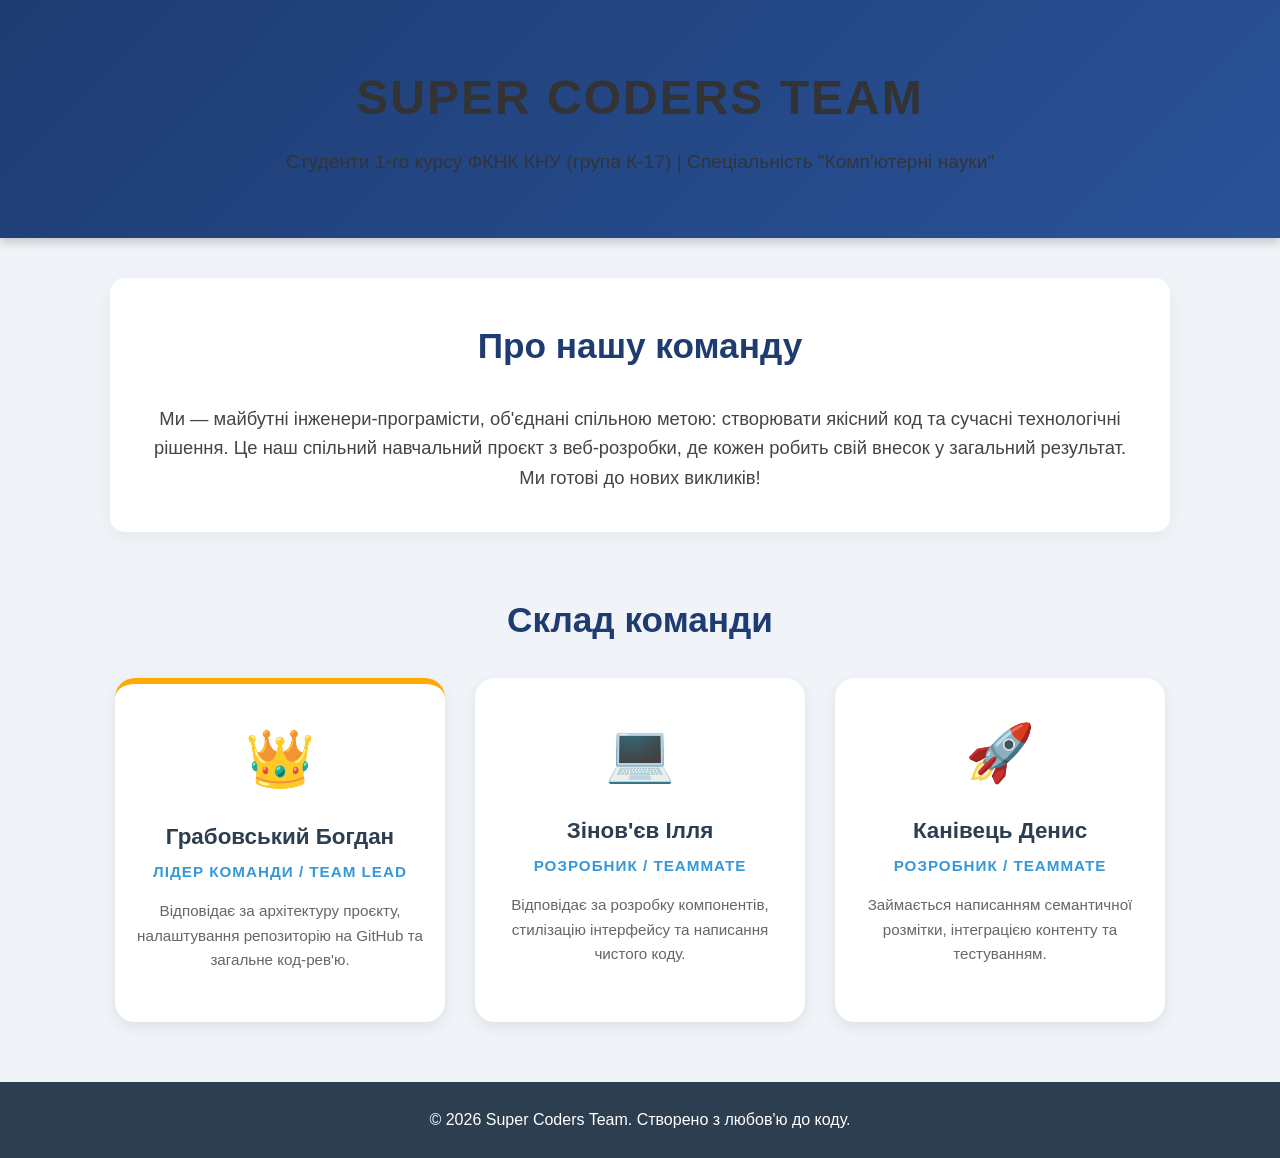
==== index.html @ a283eafa "Update index.html and style.css" ====
<!DOCTYPE html>
<html lang="uk">
<head>
    <meta charset="UTF-8">
    <meta name="viewport" content="width=device-width, initial-scale=1.0">
    <title>Super Coders Team | ФКНК КНУ</title>
    <link rel="stylesheet" href="style.css">
</head>
<body>
    <header class="hero">
        <h1>Super Coders Team</h1>
        <p class="subtitle">Студенти 1-го курсу ФКНК КНУ (група К-17) | Спеціальність "Комп'ютерні науки"</p>
    </header>

    <main>
        <section class="about-us">
            <h2>Про нашу команду</h2>
            <p>Ми — майбутні інженери-програмісти, об'єднані спільною метою: створювати якісний код та сучасні технологічні рішення. Це наш спільний навчальний проєкт з веб-розробки, де кожен робить свій внесок у загальний результат. Ми готові до нових викликів!</p>
        </section>

        <section class="team">
            <h2>Склад команди</h2>
            <div class="cards-container">
                
                <div class="team-card leader">
                    <div class="card-icon">👑</div>
                    <h3>Грабовський Богдан</h3>
                    <p class="role">Лідер команди / Team Lead</p>
                    <p class="desc">Відповідає за архітектуру проєкту, налаштування репозиторію на GitHub та загальне код-рев'ю.</p>
                    </div>

                <div class="team-card">
                    <div class="card-icon">💻</div>
                    <h3>Зінов'єв Ілля</h3>
                    <p class="role">Розробник / Teammate</p>
                    <p class="desc">Відповідає за розробку компонентів, стилізацію інтерфейсу та написання чистого коду.</p>
                    </div>

                <div class="team-card">
                    <div class="card-icon">🚀</div>
                    <h3>Канівець Денис</h3>
                    <p class="role">Розробник / Teammate</p>
                    <p class="desc">Займається написанням семантичної розмітки, інтеграцією контенту та тестуванням.</p>
                    </div>

            </div>
        </section>
    </main>

    <footer>
        <p>&copy; 2026 Super Coders Team. Створено з любов'ю до коду.</p>
    </footer>
</body>
</html>
---- style.css ----
* {
    margin: 0;
    padding: 0;
    box-sizing: border-box;
    font-family: 'Segoe UI', Tahoma, Geneva, Verdana, sans-serif;
}

body {
    background-color: #f0f4f8;
    color: #333;
    line-height: 1.6;
}


.hero {
    background: linear-gradient(135deg, #1e3c72 0%, #2a5298 100%);
    text-align: center;
    padding: 60px 20px;
    box-shadow: 0 4px 10px rgba(0, 0, 0, 0.2);
}

.hero h1 {
    font-size: 3rem;
    margin-bottom: 10px;
    letter-spacing: 2px;
    text-transform: uppercase;
}

.subtitle {
    font-size: 1.2rem;
    opacity: 0.9;
}

main {
    max-width: 1100px;
    margin: 40px auto;
    padding: 0 20px;
}

h2 {
    text-align: center;
    color: #1e3c72;
    margin-bottom: 30px;
    font-size: 2.2rem;
}

.about-us {
    background: white;
    padding: 40px;
    border-radius: 15px;
    box-shadow: 0 5px 20px rgba(0, 0, 0, 0.05);
    margin-bottom: 60px;
    text-align: center;
    font-size: 1.15rem;
    color: #444;
}

.cards-container {
    display: flex;
    justify-content: center;
    gap: 30px;
    flex-wrap: wrap;
}

.team-card {
    background: white;
    flex: 1;
    min-width: 280px;
    max-width: 330px;
    padding: 30px 20px;
    border-radius: 20px;
    text-align: center;
    box-shadow: 0 5px 15px rgba(0, 0, 0, 0.08);
    transition: transform 0.3s ease, box-shadow 0.3s ease;
}

.team-card:hover {
    transform: translateY(-10px);
    box-shadow: 0 15px 30px rgba(0, 0, 0, 0.15);
}

.leader {
    border-top: 6px solid #ffaa00;
}

.card-icon {
    font-size: 3.5rem;
    margin-bottom: 15px;
}

.team-card h3 {
    color: #2c3e50;
    margin-bottom: 5px;
    font-size: 1.4rem;
}

.role {
    color: #3498db;
    font-weight: bold;
    margin-bottom: 15px;
    font-size: 0.95rem;
    text-transform: uppercase;
    letter-spacing: 1px;
}

.desc {
    font-size: 0.95rem;
    color: #666;
    margin-bottom: 20px;
}

.btn {
    display: inline-block;
    padding: 10px 20px;
    background-color: #2a5298;
    color: white;
    text-decoration: none;
    border-radius: 25px;
    font-weight: bold;
    transition: background-color 0.3s ease;
}

.btn:hover {
    background-color: #1e3c72;
}

footer {
    text-align: center;
    padding: 25px;
    background-color: #2c3e50;
    color: white;
    margin-top: 60px;
}
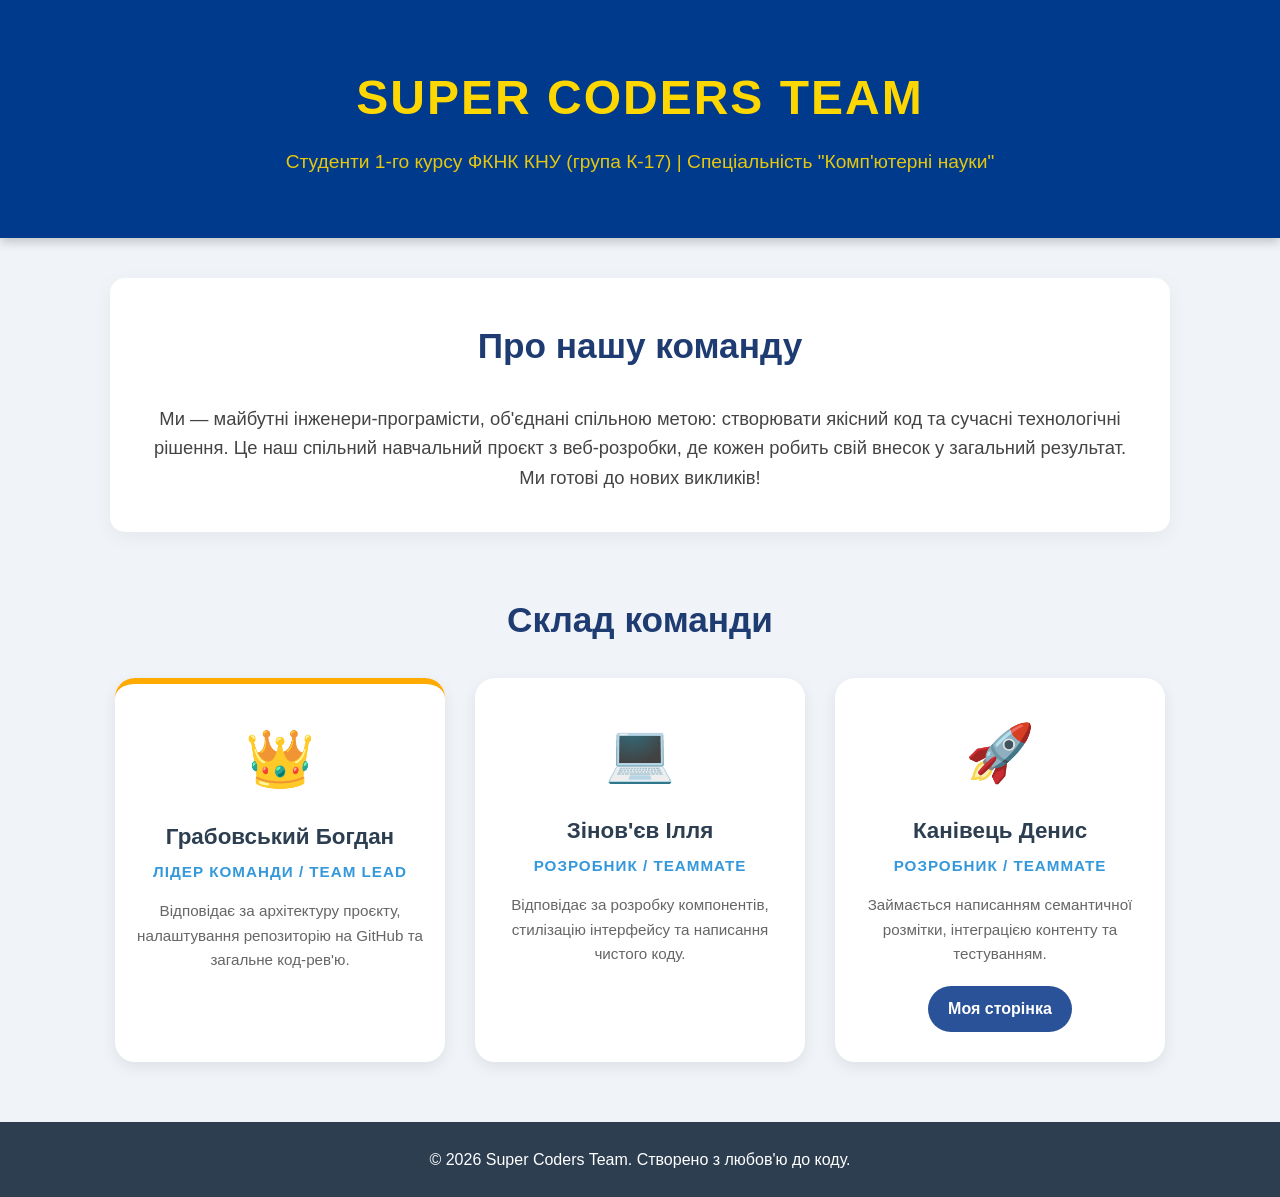
==== commit 5b224a3a: "added my page" ====
--- a/index.html
+++ b/index.html
@@ -41,6 +41,7 @@
                     <h3>Канівець Денис</h3>
                     <p class="role">Розробник / Teammate</p>
                     <p class="desc">Займається написанням семантичної розмітки, інтеграцією контенту та тестуванням.</p>
+                    <a href="denys.html" class="btn">Моя сторінка</a>
                     </div>
 
             </div>
--- a/style.css
+++ b/style.css
@@ -13,7 +13,8 @@
 
 
 .hero {
-    background: linear-gradient(135deg, #1e3c72 0%, #2a5298 100%);
+    background-color: #003a8c; /* Суцільний насичений темно-синій колір */
+    color: #ffd700; /* Яскравий золотисто-жовтий колір для всього тексту */
     text-align: center;
     padding: 60px 20px;
     box-shadow: 0 4px 10px rgba(0, 0, 0, 0.2);
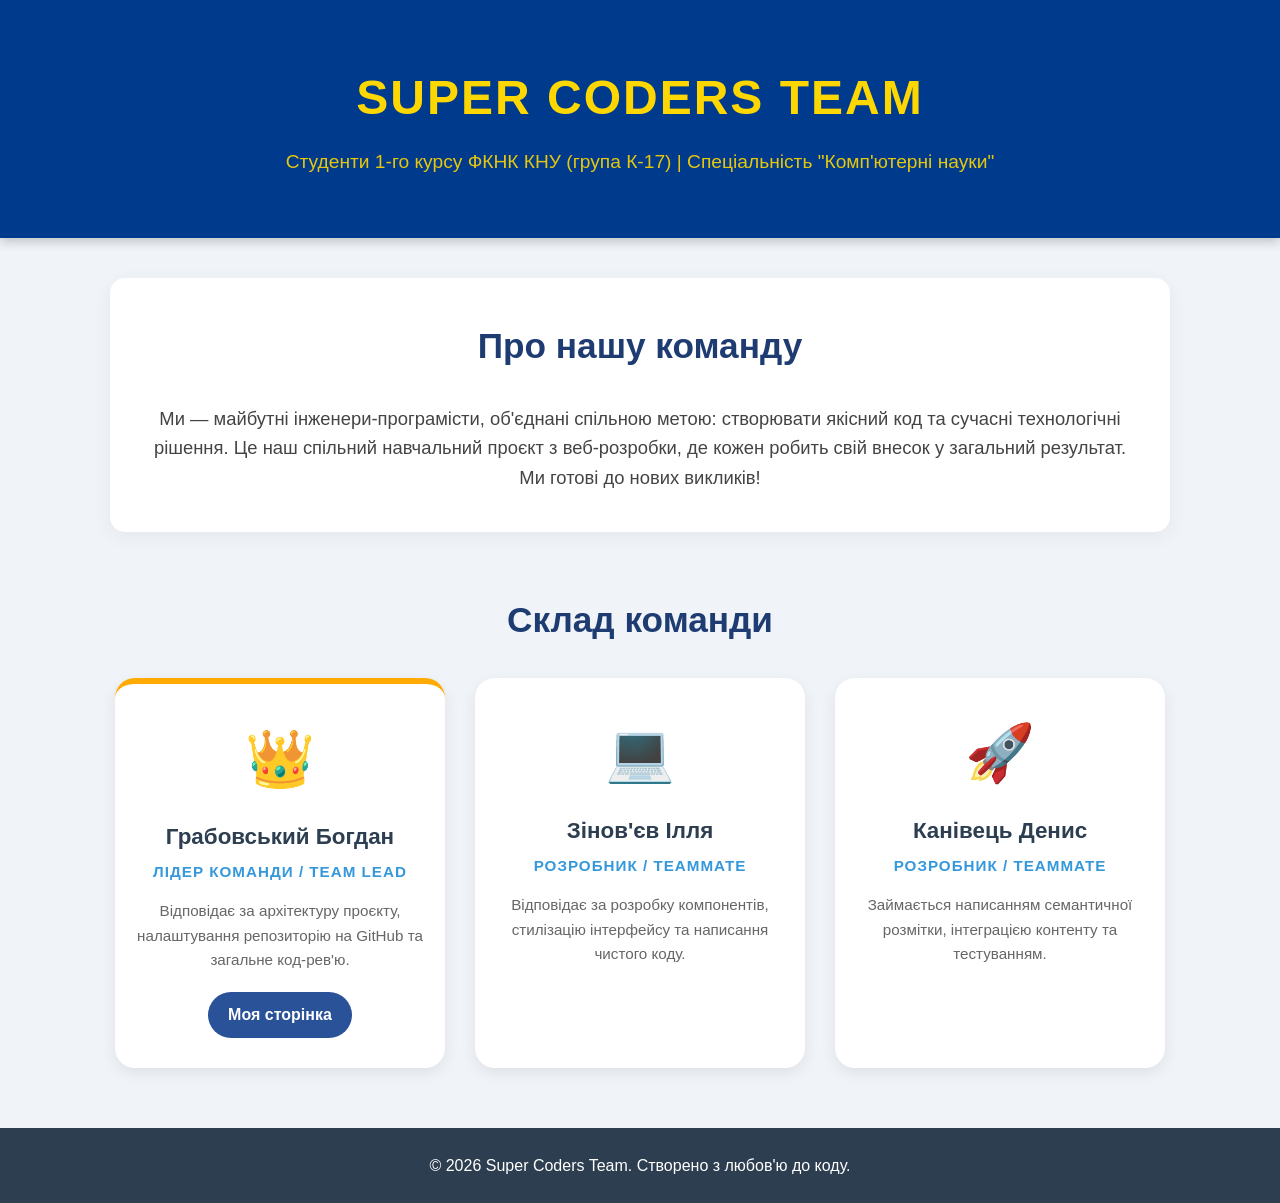
==== commit 6171f7dc: "Add Bohdan profile page and update main page link" ====
--- a/index.html
+++ b/index.html
@@ -27,6 +27,7 @@
                     <h3>Грабовський Богдан</h3>
                     <p class="role">Лідер команди / Team Lead</p>
                     <p class="desc">Відповідає за архітектуру проєкту, налаштування репозиторію на GitHub та загальне код-рев'ю.</p>
+                    <a href="bohdan.html" class="btn">Моя сторінка</a>
                     </div>
 
                 <div class="team-card">
@@ -41,7 +42,6 @@
                     <h3>Канівець Денис</h3>
                     <p class="role">Розробник / Teammate</p>
                     <p class="desc">Займається написанням семантичної розмітки, інтеграцією контенту та тестуванням.</p>
-                    <a href="denys.html" class="btn">Моя сторінка</a>
                     </div>
 
             </div>
--- a/style.css
+++ b/style.css
@@ -13,8 +13,8 @@
 
 
 .hero {
-    background-color: #003a8c; /* Суцільний насичений темно-синій колір */
-    color: #ffd700; /* Яскравий золотисто-жовтий колір для всього тексту */
+    background-color: #003a8c;
+    color: #ffd700;
     text-align: center;
     padding: 60px 20px;
     box-shadow: 0 4px 10px rgba(0, 0, 0, 0.2);
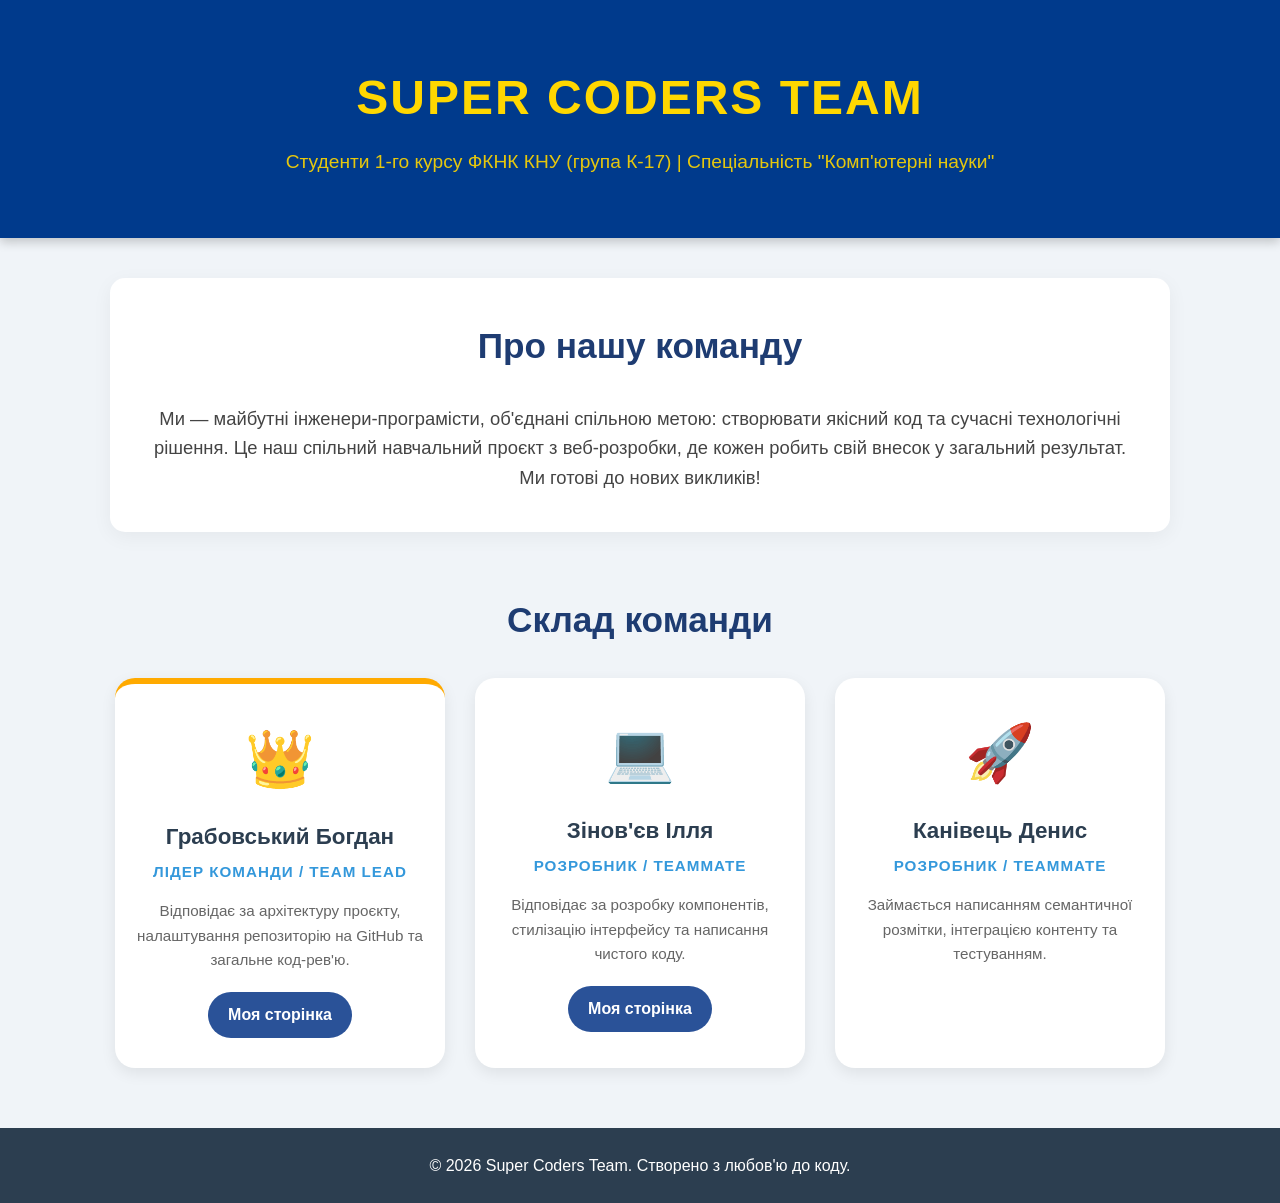
==== commit e7ac4233: "разкоментил" ====
--- a/index.html
+++ b/index.html
@@ -35,6 +35,7 @@
                     <h3>Зінов'єв Ілля</h3>
                     <p class="role">Розробник / Teammate</p>
                     <p class="desc">Відповідає за розробку компонентів, стилізацію інтерфейсу та написання чистого коду.</p>
+                    <a href="illia.html" class="btn">Моя сторінка</a>
                     </div>
 
                 <div class="team-card">
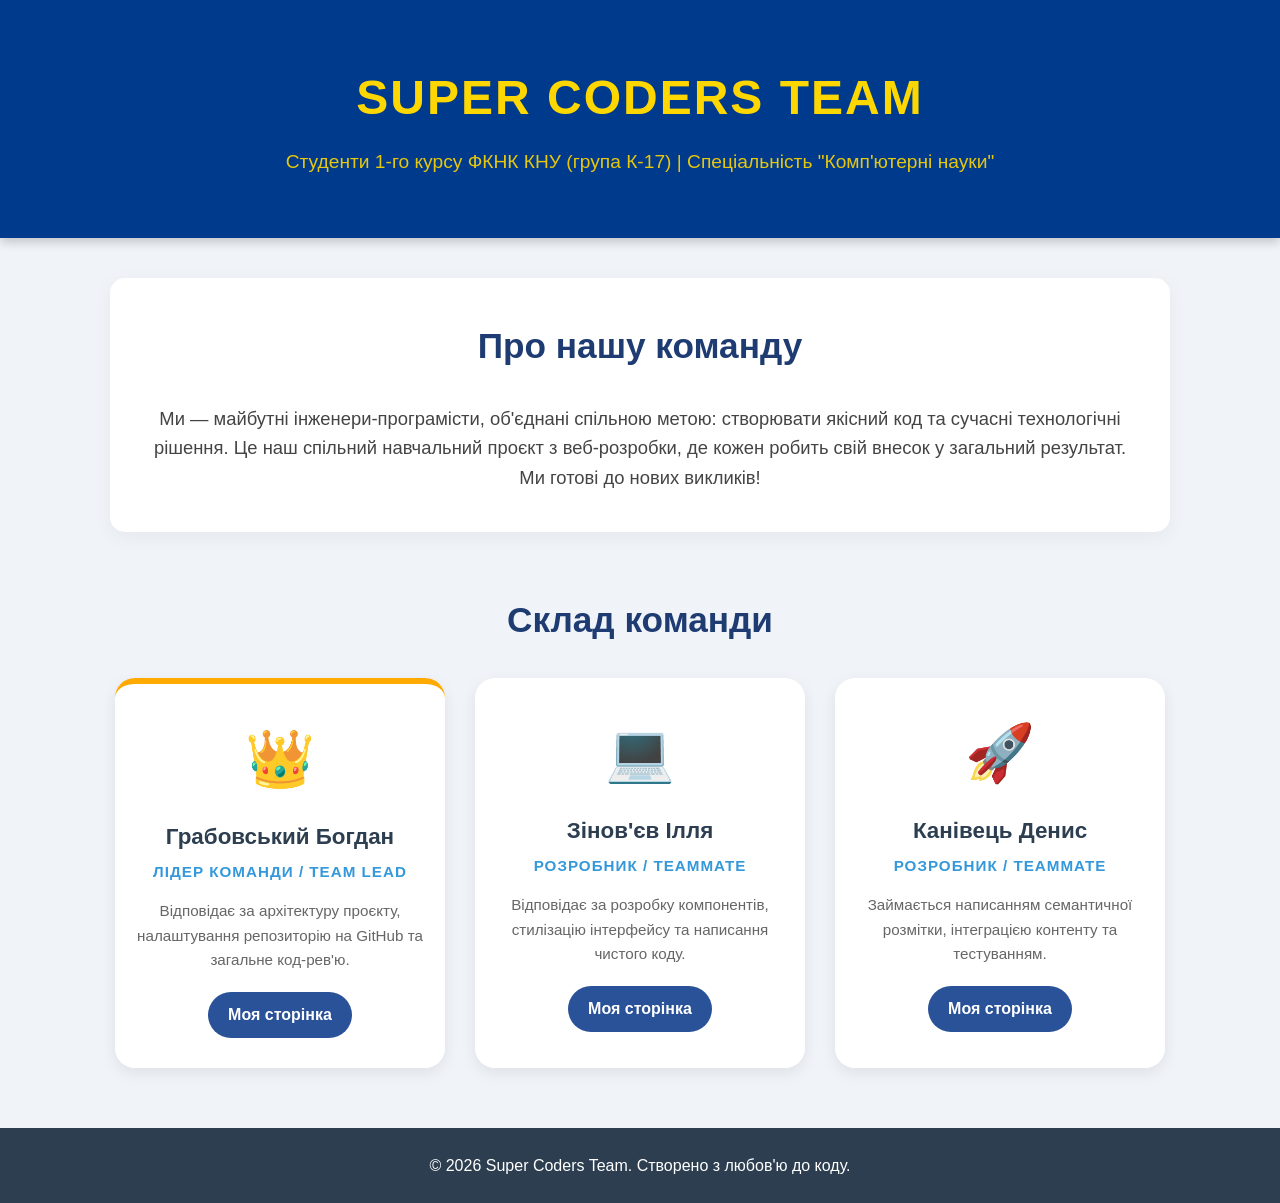
==== commit bcf9ade2: "Merge pull request #3 from bohDawn/denys-page Added denys-page and linked it to the main team page" ====
--- a/index.html
+++ b/index.html
@@ -43,6 +43,7 @@
                     <h3>Канівець Денис</h3>
                     <p class="role">Розробник / Teammate</p>
                     <p class="desc">Займається написанням семантичної розмітки, інтеграцією контенту та тестуванням.</p>
+                    <a href="denys.html" class="btn">Моя сторінка</a>
                     </div>
 
             </div>
--- a/style.css
+++ b/style.css
@@ -20,12 +20,12 @@
     box-shadow: 0 4px 10px rgba(0, 0, 0, 0.2);
 }
 
-.hero h1 {
-    font-size: 3rem;
-    margin-bottom: 10px;
-    letter-spacing: 2px;
-    text-transform: uppercase;
-}
+    .hero h1 {
+        font-size: 3rem;
+        margin-bottom: 10px;
+        letter-spacing: 2px;
+        text-transform: uppercase;
+    }
 
 .subtitle {
     font-size: 1.2rem;
@@ -75,10 +75,10 @@
     transition: transform 0.3s ease, box-shadow 0.3s ease;
 }
 
-.team-card:hover {
-    transform: translateY(-10px);
-    box-shadow: 0 15px 30px rgba(0, 0, 0, 0.15);
-}
+    .team-card:hover {
+        transform: translateY(-10px);
+        box-shadow: 0 15px 30px rgba(0, 0, 0, 0.15);
+    }
 
 .leader {
     border-top: 6px solid #ffaa00;
@@ -121,9 +121,9 @@
     transition: background-color 0.3s ease;
 }
 
-.btn:hover {
-    background-color: #1e3c72;
-}
+    .btn:hover {
+        background-color: #1e3c72;
+    }
 
 footer {
     text-align: center;
@@ -131,4 +131,4 @@
     background-color: #2c3e50;
     color: white;
     margin-top: 60px;
-}+}
